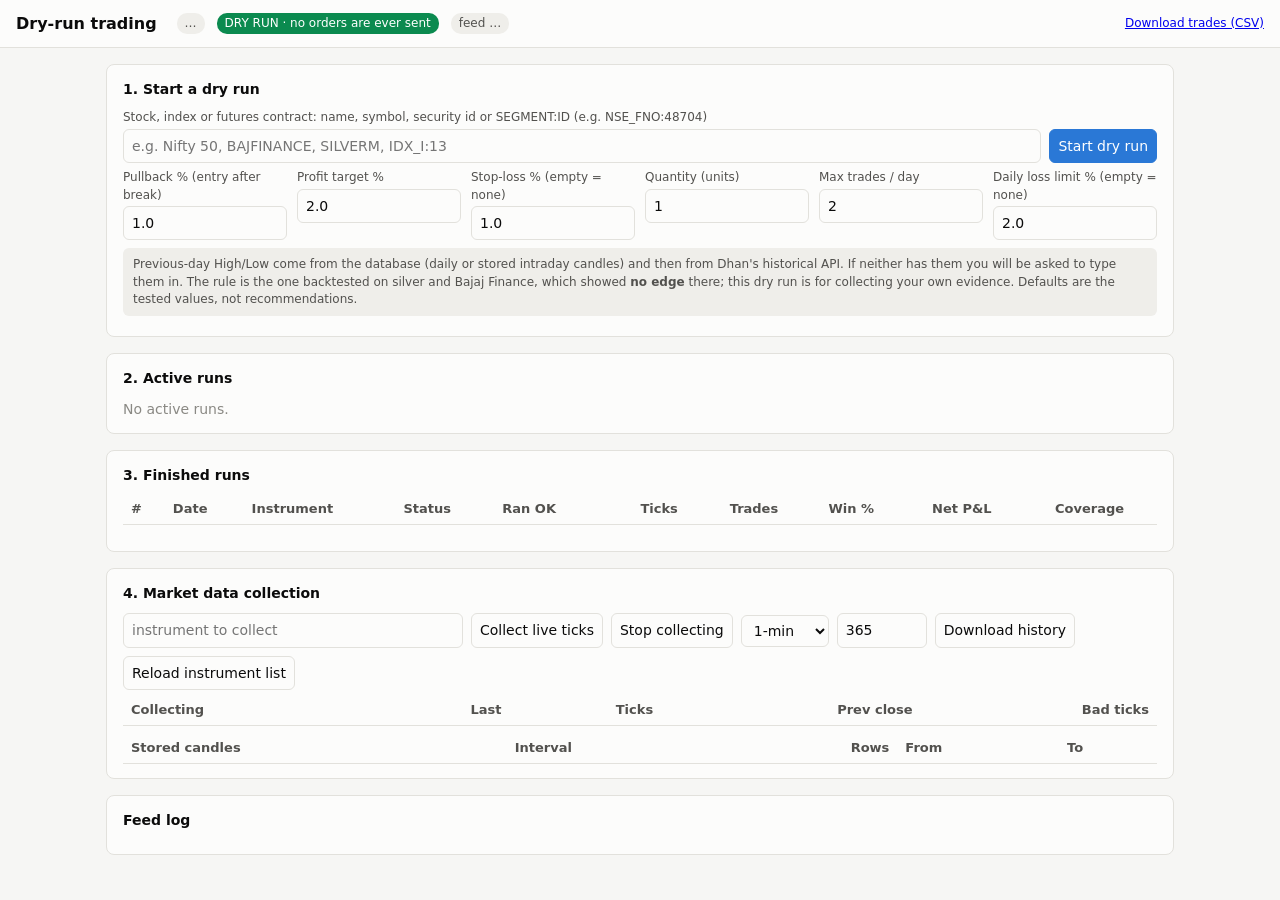
==== trading_dryrun/dryrun/static/index.html @ 5bc2e986 "Dry-run trading system: Dhan feed, strategy engine, dashboard, database, AWS deploy files Phase 1 pe" ====
<!doctype html>
<html lang="en">
<head>
<meta charset="utf-8">
<meta name="viewport" content="width=device-width, initial-scale=1">
<title>Dry-run trading</title>
<style>
  :root { --bg:#f6f6f4; --surface:#fcfcfb; --ink:#0b0b0b; --ink2:#52514e; --muted:#8a8984; --line:#e2e1dc;
          --blue:#2a78d6; --orange:#eb6834; --green:#0b8a4f; --red:#d13a39; --amber:#b87800; --chip:#efeeea; }
  @media (prefers-color-scheme: dark) { :root { --bg:#121211; --surface:#1a1a19; --ink:#f0efec; --ink2:#c3c2b7;
          --muted:#8f8e86; --line:#2f2f2c; --blue:#3987e5; --orange:#d95926; --green:#2fbf7a; --red:#e66767; --amber:#e0a030; --chip:#262624; } }
  * { box-sizing: border-box; }
  body { margin:0; background:var(--bg); color:var(--ink); font:14px/1.45 system-ui,-apple-system,"Segoe UI",Roboto,sans-serif; }
  header { display:flex; flex-wrap:wrap; gap:12px; align-items:center; padding:12px 16px; background:var(--surface); border-bottom:1px solid var(--line); }
  header h1 { font-size:16px; margin:0 8px 0 0; }
  .badge { padding:2px 8px; border-radius:10px; background:var(--chip); color:var(--ink2); font-size:12px; }
  .badge.warn { background:var(--amber); color:#fff; } .badge.ok { background:var(--green); color:#fff; } .badge.bad { background:var(--red); color:#fff; }
  main { max-width:1100px; margin:0 auto; padding:16px; display:grid; gap:16px; }
  section { background:var(--surface); border:1px solid var(--line); border-radius:8px; padding:14px 16px; }
  h2 { font-size:14px; margin:0 0 10px; } .muted { color:var(--muted); } .small { font-size:12px; }
  label { display:block; font-size:12px; color:var(--ink2); margin-bottom:2px; }
  input, select, button { font:inherit; color:var(--ink); background:var(--surface); border:1px solid var(--line); border-radius:6px; padding:6px 8px; }
  input { width:100%; } button { cursor:pointer; } button.primary { background:var(--blue); color:#fff; border-color:var(--blue); }
  button.danger { color:var(--red); border-color:var(--red); } button:disabled { opacity:.5; cursor:default; }
  .grid { display:grid; gap:10px; grid-template-columns:repeat(auto-fit,minmax(120px,1fr)); }
  .row { display:flex; gap:8px; flex-wrap:wrap; align-items:center; }
  table { width:100%; border-collapse:collapse; } th, td { text-align:left; padding:5px 8px; border-bottom:1px solid var(--line); font-size:13px; white-space:nowrap; }
  th { color:var(--ink2); font-weight:600; } td.num, th.num { text-align:right; font-variant-numeric:tabular-nums; }
  .pos { color:var(--green); } .neg { color:var(--red); }
  .run { border:1px solid var(--line); border-radius:8px; padding:12px; margin-bottom:12px; }
  .run h3 { margin:0; font-size:15px; } .kv { display:flex; flex-wrap:wrap; gap:6px 18px; margin:6px 0; } .kv b { font-variant-numeric:tabular-nums; }
  canvas { width:100%; height:150px; display:block; background:var(--bg); border-radius:6px; }
  .tbl { overflow-x:auto; } #loginBox { display:none; max-width:360px; margin:60px auto; }
  .help { background:var(--chip); border-radius:6px; padding:8px 10px; color:var(--ink2); font-size:12px; margin-top:8px; }
  ul.events { list-style:none; padding:0; margin:6px 0 0; font-size:12px; max-height:110px; overflow:auto; }
  ul.events li { padding:2px 0; border-bottom:1px dashed var(--line); }
</style>
</head>
<body>
<header>
  <h1>Dry-run trading</h1>
  <span class="badge" id="modeBadge">…</span>
  <span class="badge ok">DRY RUN · no orders are ever sent</span>
  <span class="badge" id="feedBadge">feed …</span>
  <span class="muted small" id="clock"></span>
  <span style="flex:1"></span>
  <a class="small" href="/api/export/trades.csv">Download trades (CSV)</a>
</header>

<div id="loginBox"><section>
  <h2>Login</h2>
  <div id="pwForm"><label>Password</label><input type="password" id="pw"><p><button class="primary" onclick="login()">Log in</button></p></div>
  <div id="otpForm" style="display:none"><label>E-mail</label><input id="otpEmail" type="email">
    <p><button onclick="otpRequest()">Send code</button></p><label>6-digit code</label><input id="otpCode" inputmode="numeric">
    <p><button class="primary" onclick="otpVerify()">Verify</button></p></div>
  <div class="small neg" id="loginMsg"></div>
</section></div>

<main id="app">
  <section>
    <h2>1. Start a dry run</h2>
    <div class="row" style="align-items:flex-end">
      <div style="flex:2;min-width:260px"><label>Stock, index or futures contract: name, symbol, security id or SEGMENT:ID (e.g. NSE_FNO:48704)</label>
        <input id="q" list="hits" autocomplete="off" placeholder="e.g. Nifty 50, BAJFINANCE, SILVERM, IDX_I:13"></div>
      <datalist id="hits"></datalist>
      <button class="primary" id="startBtn" onclick="startRun()">Start dry run</button>
    </div>
    <div id="picked" class="small muted" style="margin:6px 0"></div>
    <div class="grid">
      <div><label>Pullback % (entry after break)</label><input id="p_pullback" type="number" step="0.05" value="1.0"></div>
      <div><label>Profit target %</label><input id="p_target" type="number" step="0.1" value="2.0"></div>
      <div><label>Stop-loss % (empty = none)</label><input id="p_stop" type="number" step="0.1" value="1.0"></div>
      <div><label>Quantity (units)</label><input id="p_qty" type="number" step="1" value="1"></div>
      <div><label>Max trades / day</label><input id="p_maxday" type="number" step="1" value="2"></div>
      <div><label>Daily loss limit % (empty = none)</label><input id="p_loss" type="number" step="0.1" value="2.0"></div>
    </div>
    <div id="manualBox" style="display:none;margin-top:10px" class="grid">
      <div><label>Previous day High</label><input id="m_high" type="number" step="any"></div>
      <div><label>Previous day Low</label><input id="m_low" type="number" step="any"></div>
    </div>
    <div class="help">Previous-day High/Low come from the database (daily or stored intraday candles) and then from Dhan's historical API.
      If neither has them you will be asked to type them in. The rule is the one backtested on silver and Bajaj Finance, which showed
      <b>no edge</b> there; this dry run is for collecting your own evidence. Defaults are the tested values, not recommendations.</div>
    <div class="small neg" id="startMsg" style="margin-top:6px"></div>
  </section>

  <section><h2>2. Active runs</h2><div id="runs"><span class="muted">No active runs.</span></div></section>

  <section><h2>3. Finished runs</h2>
    <div class="tbl"><table id="hist"><thead><tr><th>#</th><th>Date</th><th>Instrument</th><th>Status</th><th>Ran OK</th><th class="num">Ticks</th>
      <th class="num">Trades</th><th class="num">Win %</th><th class="num">Net P&amp;L</th><th class="num">Coverage</th><th></th></tr></thead><tbody></tbody></table></div>
    <div id="detail" style="margin-top:12px"></div>
  </section>

  <section>
    <h2>4. Market data collection</h2>
    <div class="row"><input id="dq" list="hits2" style="max-width:340px" placeholder="instrument to collect"><datalist id="hits2"></datalist>
      <button onclick="watch(true)">Collect live ticks</button>
      <button onclick="watch(false)">Stop collecting</button>
      <select id="bf_int"><option value="1">1-min</option><option value="5">5-min</option><option value="15">15-min</option><option value="60">60-min</option></select>
      <input id="bf_days" type="number" value="365" style="width:90px" title="intraday days (max ~1825)">
      <button onclick="backfill()">Download history</button>
      <button onclick="refreshMaster()">Reload instrument list</button></div>
    <div class="small muted" id="dataMsg" style="margin-top:6px"></div>
    <div class="tbl"><table id="watchT"><thead><tr><th>Collecting</th><th class="num">Last</th><th class="num">Ticks</th><th class="num">Prev close</th><th class="num">Bad ticks</th></tr></thead><tbody></tbody></table></div>
    <div class="tbl" style="margin-top:8px"><table id="dataT"><thead><tr><th>Stored candles</th><th>Interval</th><th class="num">Rows</th><th>From</th><th>To</th></tr></thead><tbody></tbody></table></div>
  </section>

  <section id="tokenBox" style="display:none"><h2>Dhan access token</h2>
    <div class="row"><input id="tok" type="password" placeholder="paste a new 24-hour token (kept in memory only)" style="max-width:520px">
    <button onclick="setToken()">Update token</button></div><div class="small muted" id="tokMsg"></div></section>

  <section><h2>Feed log</h2><div id="notes" class="small muted"></div></section>
</main>

<script>
const $ = id => document.getElementById(id);
const fmt = (x, d=2) => x == null ? "–" : Number(x).toLocaleString("en-IN", {minimumFractionDigits:d, maximumFractionDigits:d});
const cls = x => x == null ? "" : x > 0 ? "pos" : x < 0 ? "neg" : "";
let picked = null, authMode = "none", detailId = null;

async function api(path, opts) {
  const r = await fetch(path, Object.assign({headers:{"Content-Type":"application/json"}}, opts));
  if (r.status === 401) { showLogin(); throw new Error("login required"); }
  const text = await r.text(); let data = null; try { data = JSON.parse(text); } catch (e) {}
  if (!r.ok && r.status !== 409) throw new Error((data && (data.detail || data.message)) || text);
  return {status: r.status, data};
}
function showLogin() {
  $("app").style.display = "none"; $("loginBox").style.display = "block";
  $("pwForm").style.display = authMode === "password" ? "block" : "none"; $("otpForm").style.display = authMode === "email_otp" ? "block" : "none";
}
async function login() { try { await api("/api/auth/login", {method:"POST", body:JSON.stringify({password:$("pw").value})}); location.reload(); } catch (e) { $("loginMsg").textContent = e.message; } }
async function otpRequest() { try { await api("/api/auth/otp/request", {method:"POST", body:JSON.stringify({email:$("otpEmail").value})}); $("loginMsg").textContent = "If that address is allowed, a code was sent."; } catch (e) { $("loginMsg").textContent = e.message; } }
async function otpVerify() { try { await api("/api/auth/otp/verify", {method:"POST", body:JSON.stringify({email:$("otpEmail").value, code:$("otpCode").value})}); location.reload(); } catch (e) { $("loginMsg").textContent = e.message; } }

let searchTimer;
function wireSearch(inputId, listId, onPick) {
  $(inputId).addEventListener("input", () => {
    clearTimeout(searchTimer);
    searchTimer = setTimeout(async () => {
      const q = $(inputId).value; if (q.length < 2) return;
      try { const {data} = await api("/api/instruments/search?q=" + encodeURIComponent(q));
        $(listId).innerHTML = data.map(i => `<option value="${i.label}"></option>`).join("");
        const hit = data.find(i => i.label === q); onPick(hit || (data.length === 1 ? data[0] : null), data); } catch (e) {}
    }, 250);
  });
}
wireSearch("q", "hits", (hit, all) => { picked = hit; $("picked").textContent = hit ? `Selected: ${hit.label} · ${hit.instrument}${hit.expiry ? " · expires " + hit.expiry : ""} · lot ${hit.lot_size}` : (all.length ? `${all.length} matches, pick one from the list` : "no match"); });
let dpicked = null;
wireSearch("dq", "hits2", hit => { dpicked = hit; });

function params() {
  const n = id => $(id).value === "" ? null : Number($(id).value);
  return {pullback_pct:n("p_pullback") ?? 0, target_pct:n("p_target"), stop_pct:n("p_stop"), qty:n("p_qty") ?? 1, max_trades_per_day:n("p_maxday") ?? 2, daily_loss_limit_pct:n("p_loss")};
}
async function startRun() {
  $("startMsg").textContent = ""; $("startBtn").disabled = true;
  const body = {params: params()};
  if (picked) body.instrument_id = picked.id; else body.query = $("q").value;
  if ($("manualBox").style.display !== "none") { body.prev_high = Number($("m_high").value); body.prev_low = Number($("m_low").value); }
  try {
    const {status, data} = await api("/api/runs", {method:"POST", body:JSON.stringify(body)});
    if (status === 409) { $("manualBox").style.display = "grid"; $("startMsg").textContent = data.detail; picked = data.instrument; }
    else { $("manualBox").style.display = "none"; $("startMsg").textContent = ""; refresh(); }
  } catch (e) { $("startMsg").textContent = e.message; }
  $("startBtn").disabled = false;
}
async function stopRun(id) { await api(`/api/runs/${id}/stop`, {method:"POST"}); refresh(); }
async function watch(on) { if (!dpicked) { $("dataMsg").textContent = "pick an instrument from the list first"; return; } await api("/api/watch", {method:"POST", body:JSON.stringify({instrument_id:dpicked.id, on})}); refresh(); }
async function backfill() { if (!dpicked) { $("dataMsg").textContent = "pick an instrument from the list first"; return; }
  try { await api("/api/backfill", {method:"POST", body:JSON.stringify({instrument_id:dpicked.id, intraday_days:Number($("bf_days").value), interval:Number($("bf_int").value)})}); $("dataMsg").textContent = "download started"; } catch (e) { $("dataMsg").textContent = e.message; } }
async function refreshMaster() { await api("/api/instruments/refresh", {method:"POST"}); $("dataMsg").textContent = "instrument list is reloading in the background"; }
async function setToken() { try { await api("/api/feed/token", {method:"POST", body:JSON.stringify({token:$("tok").value})}); $("tok").value = ""; $("tokMsg").textContent = "token updated, feed reconnecting"; } catch (e) { $("tokMsg").textContent = e.message; } }

function chart(canvas, r) {
  const dpr = window.devicePixelRatio || 1, w = canvas.clientWidth, h = canvas.clientHeight;
  canvas.width = w * dpr; canvas.height = h * dpr; const g = canvas.getContext("2d"); g.scale(dpr, dpr);
  const css = getComputedStyle(document.documentElement), col = n => css.getPropertyValue(n).trim();
  const prices = r.prices.map(p => p[1]);
  const lines = [[r.high, "prev High", col("--blue")], [r.buy_trigger, "buy trigger", col("--green")], [r.sell_trigger, "sell trigger", col("--red")], [r.low, "prev Low", col("--orange")]];
  const all = prices.concat(lines.map(l => l[0]));
  if (r.position) { all.push(r.position.target); if (r.position.stop) all.push(r.position.stop); }
  let lo = Math.min(...all), hi = Math.max(...all); const pad = (hi - lo) * 0.08 || 1; lo -= pad; hi += pad;
  const y = v => h - 14 - (v - lo) / (hi - lo) * (h - 24);
  g.font = "11px system-ui"; g.lineWidth = 1;
  const RM = 128, labels = [];
  const hline = (v, name, c, dash) => { g.strokeStyle = c; g.setLineDash(dash); g.beginPath(); g.moveTo(0, y(v)); g.lineTo(w - RM + 4, y(v)); g.stroke(); g.setLineDash([]); labels.push({y: y(v), text: `${name} ${fmt(v)}`, c}); };
  lines.forEach(([v, name, c]) => hline(v, name, c, [5, 4]));
  if (r.position) [[r.position.target, "target"], [r.position.stop, "stop"]].forEach(([v, n]) => { if (v) hline(v, n, col("--muted"), [2, 3]); });
  labels.sort((a, b) => a.y - b.y);                                   // push labels apart so close levels stay readable
  for (let i = 1; i < labels.length; i++) if (labels[i].y - labels[i - 1].y < 12) labels[i].y = labels[i - 1].y + 12;
  labels.forEach(l => { g.fillStyle = col("--ink2"); g.fillText(l.text, w - RM + 8, l.y + 3); });
  if (prices.length > 1) { g.strokeStyle = col("--ink"); g.lineWidth = 1.6; g.beginPath(); prices.forEach((p, i) => { const x = i / (prices.length - 1) * (w - RM); i ? g.lineTo(x, y(p)) : g.moveTo(x, y(p)); }); g.stroke(); }
  else { g.fillStyle = col("--muted"); g.fillText("waiting for ticks…", 10, h / 2); }
}

function renderRuns(runs) {
  const el = $("runs");
  if (!runs.length) { el.innerHTML = '<span class="muted">No active runs.</span>'; return; }
  el.innerHTML = runs.map(r => {
    const s = r.summary, pos = r.position;
    return `<div class="run" id="run${r.id}"><div class="row"><h3>${r.instrument}</h3><span class="badge ${r.status === "running" ? "ok" : "warn"}">${r.status}</span>
      <span class="small muted">levels from ${r.levels_source} · square-off ${r.squareoff}</span><span style="flex:1"></span><button class="danger" onclick="stopRun(${r.id})">Stop &amp; square off</button></div>
      <div class="kv"><span>Last <b>${fmt(r.last_price)}</b></span><span>Ticks <b>${r.ticks}</b></span><span>Last tick <b>${r.last_tick_age == null ? "–" : r.last_tick_age + "s ago"}</b></span>
        <span>Broke High <b>${r.armed_buy ? "yes, waiting for pullback" : "–"}</b></span><span>Broke Low <b>${r.armed_sell ? "yes, waiting for pullback" : "–"}</b></span></div>
      <div class="kv">${pos ? `<span>Open <b>${pos.side}</b> @ <b>${fmt(pos.entry)}</b></span><span>Target <b>${fmt(pos.target)}</b></span><span>Stop <b>${pos.stop ? fmt(pos.stop) : "none"}</b></span><span class="${cls(pos.unrealised_pct)}">Unrealised <b>${fmt(pos.unrealised_pct)}%</b></span>` : '<span class="muted">No open position</span>'}
        <span>Trades <b>${s.trades}</b></span><span>Wins <b>${s.wins}</b></span><span class="${cls(s.net_pnl)}">Net P&amp;L <b>₹${fmt(s.net_pnl)}</b></span></div>
      <canvas id="c${r.id}"></canvas>
      <ul class="events">${r.events.slice(0, 12).map(e => `<li><b>${e.ts}</b> ${e.kind.replace("_", " ")} ${e.side} @ ${fmt(e.price)} ${e.reason ? "· " + e.reason : ""}</li>`).join("") || '<li class="muted">No signals yet</li>'}</ul></div>`;
  }).join("");
  runs.forEach(r => chart($("c" + r.id), r));
}
function renderHist(h) {
  $("hist").querySelector("tbody").innerHTML = h.map(r => `<tr><td>${r.id}</td><td>${r.date}</td><td>${r.instrument}</td><td>${r.status}</td>
    <td>${r.ran_ok == null ? "–" : r.ran_ok ? '<span class="pos">yes</span>' : '<span class="neg" title="' + (r.error || "") + '">no</span>'}</td><td class="num">${r.ticks ?? 0}</td><td class="num">${r.trades ?? "–"}</td>
    <td class="num">${r.win_rate == null ? "–" : fmt(r.win_rate * 100, 0)}</td><td class="num ${cls(r.net_pnl)}">${r.net_pnl == null ? "–" : "₹" + fmt(r.net_pnl)}</td>
    <td class="num">${r.coverage == null ? "–" : fmt(r.coverage * 100, 0) + "%"}</td><td><button onclick="showDetail(${r.id})">Details</button></td></tr>`).join("") || '<tr><td colspan="11" class="muted">Nothing yet.</td></tr>';
}
async function showDetail(id) {
  detailId = id; const {data: d} = await api("/api/runs/" + id);
  const sm = d.summary || {};
  $("detail").innerHTML = `<h2>Run ${d.id}: ${d.instrument} · ${d.date}</h2><div class="small muted">Previous High ${fmt(d.high)} · Low ${fmt(d.low)} (${d.levels_source}) · ticks ${d.ticks} · data coverage ${sm.data_coverage == null ? "–" : fmt(sm.data_coverage * 100, 0) + "%"} · feed disconnects ${sm.feed_disconnects ?? "–"} · ${d.error ? "<span class='neg'>" + d.error + "</span>" : "no errors"}</div>
    <div class="tbl"><table><thead><tr><th>Signal time</th><th>Kind</th><th>Side</th><th class="num">Price</th><th class="num">Level</th><th>Action</th><th>Reason</th></tr></thead><tbody>${d.signals.map(s => `<tr><td>${String(s.ts).replace("T", " ")}</td><td>${s.kind}</td><td>${s.side}</td><td class="num">${fmt(s.price)}</td><td class="num">${fmt(s.level)}</td><td>${s.action}</td><td>${s.reason || ""}</td></tr>`).join("") || '<tr><td colspan="7" class="muted">No signals</td></tr>'}</tbody></table></div>
    <div class="tbl" style="margin-top:8px"><table><thead><tr><th>Side</th><th class="num">Entry</th><th class="num">Target</th><th class="num">Stop</th><th class="num">Exit</th><th>Reason</th><th class="num">Gross</th><th class="num">Cost</th><th class="num">Net</th><th class="num">Net %</th></tr></thead><tbody>${d.trades.map(t => `<tr><td>${t.side}</td><td class="num">${fmt(t.entry_price)}</td><td class="num">${fmt(t.target)}</td><td class="num">${t.stop ? fmt(t.stop) : "–"}</td><td class="num">${fmt(t.exit_price)}</td><td>${t.exit_reason || "open"}</td><td class="num">${fmt(t.gross_pnl)}</td><td class="num">${fmt(t.cost)}</td><td class="num ${cls(t.net_pnl)}">${fmt(t.net_pnl)}</td><td class="num ${cls(t.net_pct)}">${fmt(t.net_pct)}</td></tr>`).join("") || '<tr><td colspan="10" class="muted">No trades</td></tr>'}</tbody></table></div>`;
}
async function refresh() {
  try {
    const {data: s} = await api("/api/state");
    $("clock").textContent = s.now + " IST"; $("modeBadge").textContent = s.mode === "sim" ? "SIMULATED FEED" : "Dhan live data";
    $("modeBadge").className = "badge " + (s.mode === "sim" ? "warn" : "ok");
    const f = s.feed; $("feedBadge").textContent = f.fatal ? "feed error" : f.connected ? `feed connected · ${f.subscribed} subscribed` + (f.last_message_age != null ? ` · ${f.last_message_age}s` : "") : "feed disconnected";
    $("feedBadge").className = "badge " + (f.fatal ? "bad" : f.connected ? "ok" : "warn"); $("tokenBox").style.display = s.mode === "dhan" ? "block" : "none";
    renderRuns(s.runs); renderHist(s.history);
    $("watchT").querySelector("tbody").innerHTML = s.watch.map(w => `<tr><td>${w.instrument}</td><td class="num">${fmt(w.last_price)}</td><td class="num">${w.ticks}</td><td class="num">${fmt(w.prev_close)}</td><td class="num">${w.bad_ticks}</td></tr>`).join("") || '<tr><td colspan="5" class="muted">Nothing is being collected outside active runs.</td></tr>';
    $("notes").innerHTML = s.notes.map(n => `${n[0]} [${n[1]}] ${n[2]}`).join("<br>") || "–";
    if (s.writer_errors) $("notes").innerHTML += `<br><span class="neg">database writer errors: ${s.writer_errors}</span>`;
  } catch (e) { if (e.message !== "login required") $("feedBadge").textContent = "dashboard offline"; }
}
async function refreshData() {
  try { const {data} = await api("/api/data/summary");
    $("dataT").querySelector("tbody").innerHTML = data.candles.map(c => `<tr><td>${c.symbol} (${c.segment})</td><td>${c.interval}</td><td class="num">${c.count.toLocaleString()}</td><td>${String(c.from).slice(0, 16)}</td><td>${String(c.to).slice(0, 16)}</td></tr>`).join("") || `<tr><td colspan="5" class="muted">No candles stored yet. Stored ticks: ${data.ticks.toLocaleString()}</td></tr>`;
    if (data.jobs.length) $("dataMsg").textContent = data.jobs.map(j => `${j.instrument}: ${j.status} – ${j.message}`).join(" | ");
  } catch (e) {}
}
(async function init() {
  const r = await fetch("/api/auth/status"); const a = await r.json(); authMode = a.mode;
  if (!a.authenticated) { showLogin(); return; }
  refresh(); refreshData(); setInterval(refresh, 2000); setInterval(refreshData, 15000);
})();
</script>
</body>
</html>
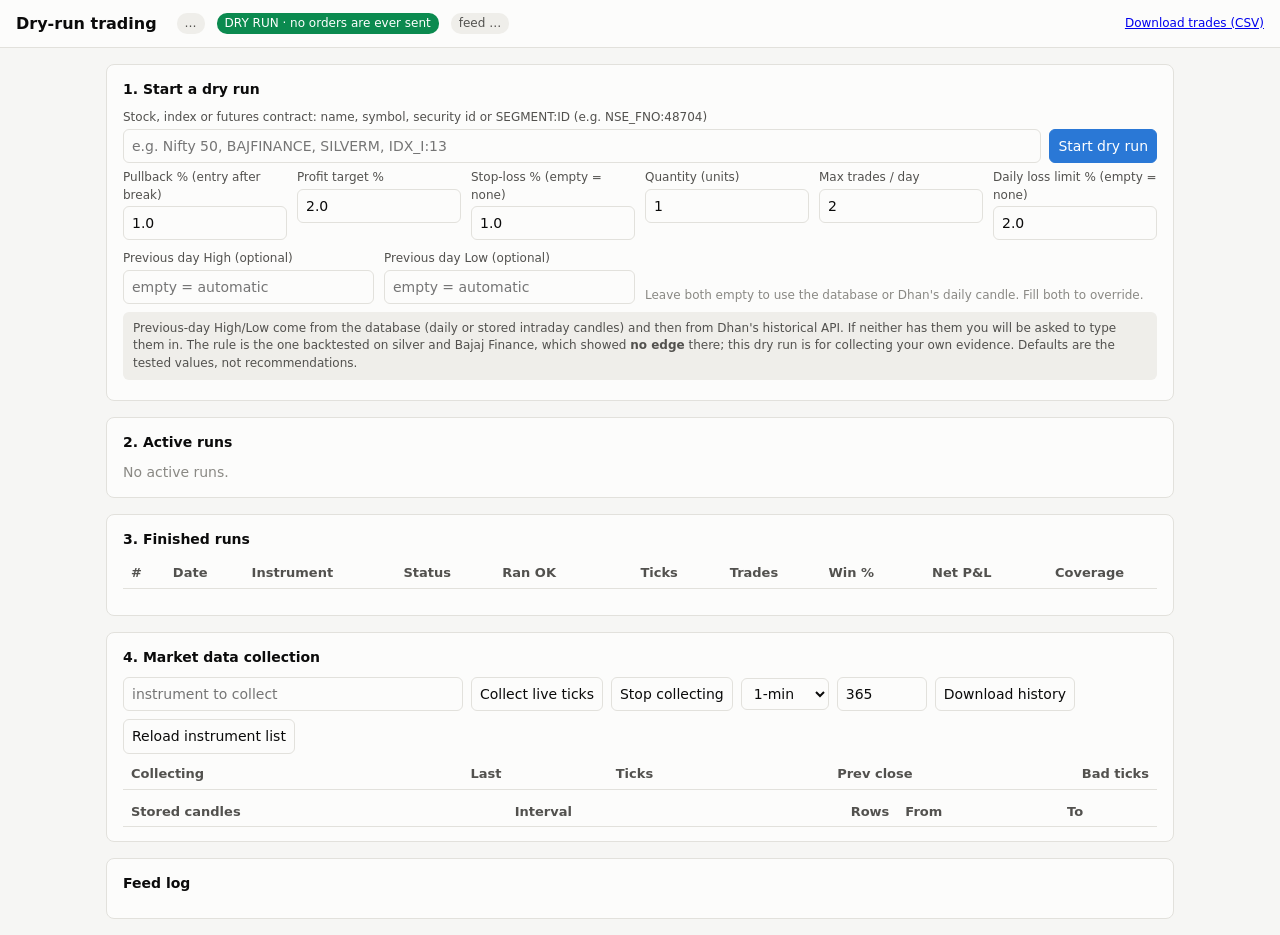
==== commit 44c9554d: "Dashboard: dropdown selection works, manual High/Low always visible, live 'what is happening' status" ====
--- a/trading_dryrun/dryrun/static/index.html
+++ b/trading_dryrun/dryrun/static/index.html
@@ -32,7 +32,8 @@
   canvas { width:100%; height:150px; display:block; background:var(--bg); border-radius:6px; }
   .tbl { overflow-x:auto; } #loginBox { display:none; max-width:360px; margin:60px auto; }
   .help { background:var(--chip); border-radius:6px; padding:8px 10px; color:var(--ink2); font-size:12px; margin-top:8px; }
-  ul.events { list-style:none; padding:0; margin:6px 0 0; font-size:12px; max-height:110px; overflow:auto; }
+  .now { background:var(--chip); border-radius:6px; padding:8px 10px; margin:8px 0; }
+  ul.events { list-style:none; padding:0; margin:6px 0 0; font-size:12px; max-height:190px; overflow:auto; }
   ul.events li { padding:2px 0; border-bottom:1px dashed var(--line); }
 </style>
 </head>
@@ -74,9 +75,10 @@
       <div><label>Max trades / day</label><input id="p_maxday" type="number" step="1" value="2"></div>
       <div><label>Daily loss limit % (empty = none)</label><input id="p_loss" type="number" step="0.1" value="2.0"></div>
     </div>
-    <div id="manualBox" style="display:none;margin-top:10px" class="grid">
-      <div><label>Previous day High</label><input id="m_high" type="number" step="any"></div>
-      <div><label>Previous day Low</label><input id="m_low" type="number" step="any"></div>
+    <div id="manualBox" style="margin-top:10px" class="grid">
+      <div><label>Previous day High (optional)</label><input id="m_high" type="number" step="any" placeholder="empty = automatic"></div>
+      <div><label>Previous day Low (optional)</label><input id="m_low" type="number" step="any" placeholder="empty = automatic"></div>
+      <div class="small muted" style="grid-column:span 2;align-self:end">Leave both empty to use the database or Dhan's daily candle. Fill both to override.</div>
     </div>
     <div class="help">Previous-day High/Low come from the database (daily or stored intraday candles) and then from Dhan's historical API.
       If neither has them you will be asked to type them in. The rule is the one backtested on silver and Bajaj Finance, which showed
@@ -101,7 +103,7 @@
       <input id="bf_days" type="number" value="365" style="width:90px" title="intraday days (max ~1825)">
       <button onclick="backfill()">Download history</button>
       <button onclick="refreshMaster()">Reload instrument list</button></div>
-    <div class="small muted" id="dataMsg" style="margin-top:6px"></div>
+    <div class="small muted" id="dataMsg" style="margin-top:6px"></div><div class="small" id="instCount" style="margin-top:4px"></div>
     <div class="tbl"><table id="watchT"><thead><tr><th>Collecting</th><th class="num">Last</th><th class="num">Ticks</th><th class="num">Prev close</th><th class="num">Bad ticks</th></tr></thead><tbody></tbody></table></div>
     <div class="tbl" style="margin-top:8px"><table id="dataT"><thead><tr><th>Stored candles</th><th>Interval</th><th class="num">Rows</th><th>From</th><th>To</th></tr></thead><tbody></tbody></table></div>
   </section>
@@ -117,7 +119,7 @@
 const $ = id => document.getElementById(id);
 const fmt = (x, d=2) => x == null ? "–" : Number(x).toLocaleString("en-IN", {minimumFractionDigits:d, maximumFractionDigits:d});
 const cls = x => x == null ? "" : x > 0 ? "pos" : x < 0 ? "neg" : "";
-let picked = null, authMode = "none", detailId = null;
+let picked = null, authMode = "none", detailId = null; const known = {};
 
 async function api(path, opts) {
   const r = await fetch(path, Object.assign({headers:{"Content-Type":"application/json"}}, opts));
@@ -140,7 +142,9 @@
     clearTimeout(searchTimer);
     searchTimer = setTimeout(async () => {
       const q = $(inputId).value; if (q.length < 2) return;
+      if (known[q]) { onPick(known[q], [known[q]]); return; }                  // a label chosen from the dropdown
       try { const {data} = await api("/api/instruments/search?q=" + encodeURIComponent(q));
+        data.forEach(i => known[i.label] = i);
         $(listId).innerHTML = data.map(i => `<option value="${i.label}"></option>`).join("");
         const hit = data.find(i => i.label === q); onPick(hit || (data.length === 1 ? data[0] : null), data); } catch (e) {}
     }, 250);
@@ -158,11 +162,11 @@
   $("startMsg").textContent = ""; $("startBtn").disabled = true;
   const body = {params: params()};
   if (picked) body.instrument_id = picked.id; else body.query = $("q").value;
-  if ($("manualBox").style.display !== "none") { body.prev_high = Number($("m_high").value); body.prev_low = Number($("m_low").value); }
+  if ($("m_high").value !== "" || $("m_low").value !== "") { body.prev_high = Number($("m_high").value); body.prev_low = Number($("m_low").value); }
   try {
     const {status, data} = await api("/api/runs", {method:"POST", body:JSON.stringify(body)});
-    if (status === 409) { $("manualBox").style.display = "grid"; $("startMsg").textContent = data.detail; picked = data.instrument; }
-    else { $("manualBox").style.display = "none"; $("startMsg").textContent = ""; refresh(); }
+    if (status === 409) { $("startMsg").textContent = data.detail + " Type them in the High and Low boxes above, then click Start again."; picked = data.instrument; $("m_high").focus(); }
+    else { $("startMsg").textContent = ""; $("m_high").value = ""; $("m_low").value = ""; refresh(); }
   } catch (e) { $("startMsg").textContent = e.message; }
   $("startBtn").disabled = false;
 }
@@ -170,7 +174,7 @@
 async function watch(on) { if (!dpicked) { $("dataMsg").textContent = "pick an instrument from the list first"; return; } await api("/api/watch", {method:"POST", body:JSON.stringify({instrument_id:dpicked.id, on})}); refresh(); }
 async function backfill() { if (!dpicked) { $("dataMsg").textContent = "pick an instrument from the list first"; return; }
   try { await api("/api/backfill", {method:"POST", body:JSON.stringify({instrument_id:dpicked.id, intraday_days:Number($("bf_days").value), interval:Number($("bf_int").value)})}); $("dataMsg").textContent = "download started"; } catch (e) { $("dataMsg").textContent = e.message; } }
-async function refreshMaster() { await api("/api/instruments/refresh", {method:"POST"}); $("dataMsg").textContent = "instrument list is reloading in the background"; }
+async function refreshMaster() { await api("/api/instruments/refresh", {method:"POST"}); $("dataMsg").textContent = "Downloading Dhan's instrument list (about 35 MB, under a minute). The count below updates when it finishes."; }
 async function setToken() { try { await api("/api/feed/token", {method:"POST", body:JSON.stringify({token:$("tok").value})}); $("tok").value = ""; $("tokMsg").textContent = "token updated, feed reconnecting"; } catch (e) { $("tokMsg").textContent = e.message; } }
 
 function chart(canvas, r) {
@@ -202,12 +206,13 @@
     const s = r.summary, pos = r.position;
     return `<div class="run" id="run${r.id}"><div class="row"><h3>${r.instrument}</h3><span class="badge ${r.status === "running" ? "ok" : "warn"}">${r.status}</span>
       <span class="small muted">levels from ${r.levels_source} · square-off ${r.squareoff}</span><span style="flex:1"></span><button class="danger" onclick="stopRun(${r.id})">Stop &amp; square off</button></div>
+      <div class="now"><b>What is happening now:</b> ${r.status_text}</div>
       <div class="kv"><span>Last <b>${fmt(r.last_price)}</b></span><span>Ticks <b>${r.ticks}</b></span><span>Last tick <b>${r.last_tick_age == null ? "–" : r.last_tick_age + "s ago"}</b></span>
         <span>Broke High <b>${r.armed_buy ? "yes, waiting for pullback" : "–"}</b></span><span>Broke Low <b>${r.armed_sell ? "yes, waiting for pullback" : "–"}</b></span></div>
       <div class="kv">${pos ? `<span>Open <b>${pos.side}</b> @ <b>${fmt(pos.entry)}</b></span><span>Target <b>${fmt(pos.target)}</b></span><span>Stop <b>${pos.stop ? fmt(pos.stop) : "none"}</b></span><span class="${cls(pos.unrealised_pct)}">Unrealised <b>${fmt(pos.unrealised_pct)}%</b></span>` : '<span class="muted">No open position</span>'}
         <span>Trades <b>${s.trades}</b></span><span>Wins <b>${s.wins}</b></span><span class="${cls(s.net_pnl)}">Net P&amp;L <b>₹${fmt(s.net_pnl)}</b></span></div>
       <canvas id="c${r.id}"></canvas>
-      <ul class="events">${r.events.slice(0, 12).map(e => `<li><b>${e.ts}</b> ${e.kind.replace("_", " ")} ${e.side} @ ${fmt(e.price)} ${e.reason ? "· " + e.reason : ""}</li>`).join("") || '<li class="muted">No signals yet</li>'}</ul></div>`;
+      <ul class="events">${r.log.slice(0, 15).map(l => `<li><b>${l[0]}</b> ${l[1]}</li>`).join("")}</ul></div>`;
   }).join("");
   runs.forEach(r => chart($("c" + r.id), r));
 }
@@ -238,7 +243,7 @@
   } catch (e) { if (e.message !== "login required") $("feedBadge").textContent = "dashboard offline"; }
 }
 async function refreshData() {
-  try { const {data} = await api("/api/data/summary");
+  try { const {data} = await api("/api/data/summary"); $("instCount").textContent = `Instruments loaded: ${data.instruments.toLocaleString()}` + (data.instruments < 100 ? " (starter list only; click Reload instrument list)" : "");
     $("dataT").querySelector("tbody").innerHTML = data.candles.map(c => `<tr><td>${c.symbol} (${c.segment})</td><td>${c.interval}</td><td class="num">${c.count.toLocaleString()}</td><td>${String(c.from).slice(0, 16)}</td><td>${String(c.to).slice(0, 16)}</td></tr>`).join("") || `<tr><td colspan="5" class="muted">No candles stored yet. Stored ticks: ${data.ticks.toLocaleString()}</td></tr>`;
     if (data.jobs.length) $("dataMsg").textContent = data.jobs.map(j => `${j.instrument}: ${j.status} – ${j.message}`).join(" | ");
   } catch (e) {}
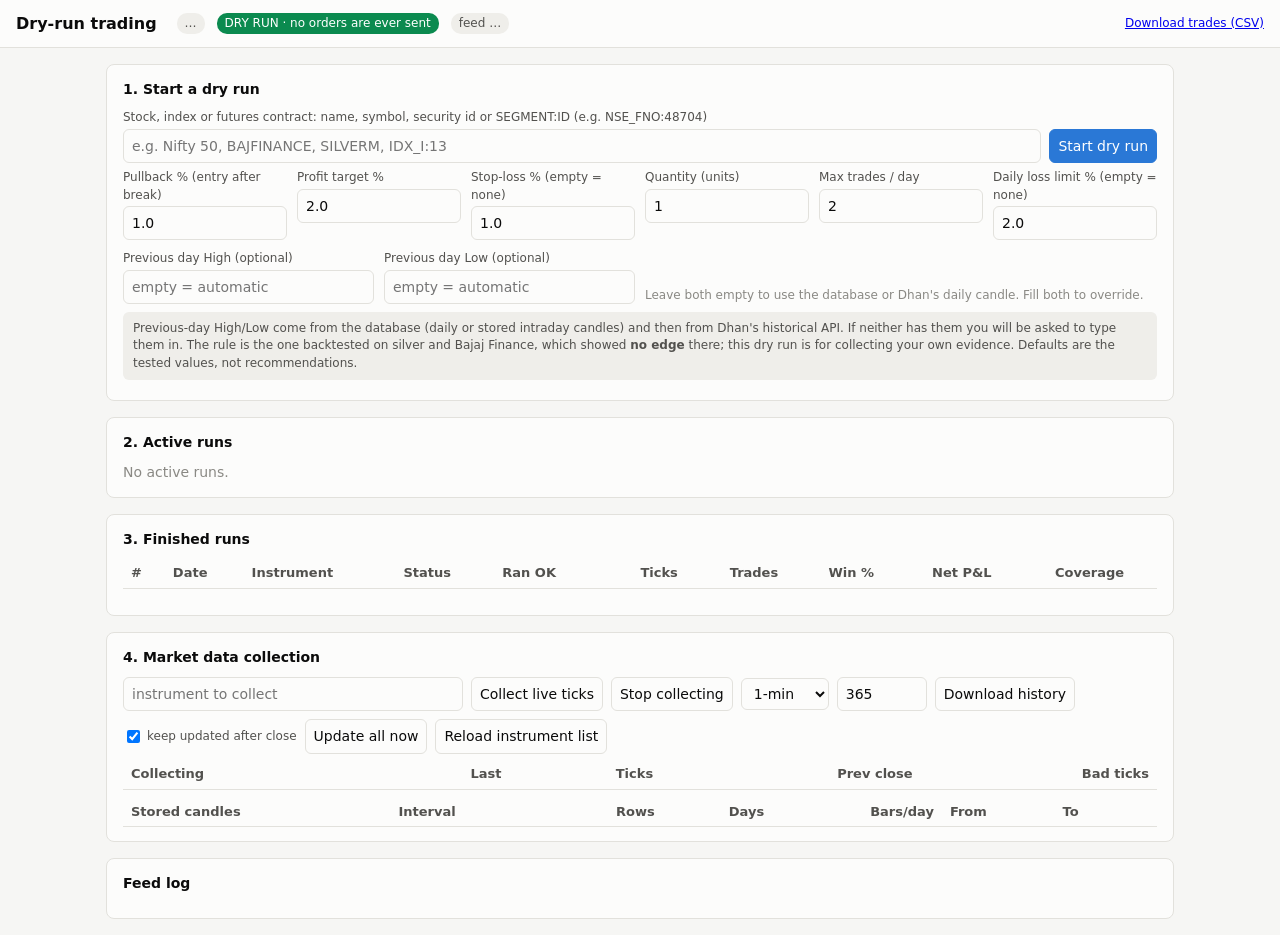
==== commit 3d55e362: "Market data collection: delete candles, incremental downloads, Dhan candles replace live ones, stale" ====
--- a/trading_dryrun/dryrun/static/index.html
+++ b/trading_dryrun/dryrun/static/index.html
@@ -102,10 +102,12 @@
       <select id="bf_int"><option value="1">1-min</option><option value="5">5-min</option><option value="15">15-min</option><option value="60">60-min</option></select>
       <input id="bf_days" type="number" value="365" style="width:90px" title="intraday days (max ~1825)">
       <button onclick="backfill()">Download history</button>
+      <label class="small" style="display:inline-flex;gap:4px;align-items:center;margin:0"><input type="checkbox" id="bf_keep" checked style="width:auto"> keep updated after close</label>
+      <button onclick="updateNow()" title="fetch anything newer for every instrument marked 'keep updated'">Update all now</button>
       <button onclick="refreshMaster()">Reload instrument list</button></div>
-    <div class="small muted" id="dataMsg" style="margin-top:6px"></div><div class="small" id="instCount" style="margin-top:4px"></div>
+    <div class="small muted" id="dataMsg" style="margin-top:6px"></div><div class="small" id="instCount" style="margin-top:4px"></div><div class="small muted" id="watchInfo" style="margin-top:2px"></div>
     <div class="tbl"><table id="watchT"><thead><tr><th>Collecting</th><th class="num">Last</th><th class="num">Ticks</th><th class="num">Prev close</th><th class="num">Bad ticks</th></tr></thead><tbody></tbody></table></div>
-    <div class="tbl" style="margin-top:8px"><table id="dataT"><thead><tr><th>Stored candles</th><th>Interval</th><th class="num">Rows</th><th>From</th><th>To</th></tr></thead><tbody></tbody></table></div>
+    <div class="tbl" style="margin-top:8px"><table id="dataT"><thead><tr><th>Stored candles</th><th>Interval</th><th class="num">Rows</th><th class="num">Days</th><th class="num">Bars/day</th><th>From</th><th>To</th><th></th></tr></thead><tbody></tbody></table></div>
   </section>
 
   <section id="tokenBox" style="display:none"><h2>Dhan access token</h2>
@@ -173,7 +175,12 @@
 async function stopRun(id) { await api(`/api/runs/${id}/stop`, {method:"POST"}); refresh(); }
 async function watch(on) { if (!dpicked) { $("dataMsg").textContent = "pick an instrument from the list first"; return; } await api("/api/watch", {method:"POST", body:JSON.stringify({instrument_id:dpicked.id, on})}); refresh(); }
 async function backfill() { if (!dpicked) { $("dataMsg").textContent = "pick an instrument from the list first"; return; }
-  try { await api("/api/backfill", {method:"POST", body:JSON.stringify({instrument_id:dpicked.id, intraday_days:Number($("bf_days").value), interval:Number($("bf_int").value)})}); $("dataMsg").textContent = "download started"; } catch (e) { $("dataMsg").textContent = e.message; } }
+  try { await api("/api/backfill", {method:"POST", body:JSON.stringify({instrument_id:dpicked.id, intraday_days:Number($("bf_days").value), interval:Number($("bf_int").value), keep_updated:$("bf_keep").checked})}); $("dataMsg").textContent = "download started"; } catch (e) { $("dataMsg").textContent = e.message; } }
+async function updateNow() { try { await api("/api/update-now", {method:"POST"}); $("dataMsg").textContent = "updating stored history in the background"; } catch (e) { $("dataMsg").textContent = e.message; } }
+async function delCandles(id, interval, label) {
+  if (!confirm(`Delete stored ${interval === "all" ? "" : interval + " "}candles for ${label}? This cannot be undone. Runs and trades are kept.`)) return;
+  try { const {data} = await api(`/api/candles?instrument_id=${id}` + (interval === "all" ? "" : `&interval=${interval}`), {method:"DELETE"}); $("dataMsg").textContent = `deleted ${data.deleted.toLocaleString()} candles`; refreshData(); } catch (e) { $("dataMsg").textContent = e.message; }
+}
 async function refreshMaster() { await api("/api/instruments/refresh", {method:"POST"}); $("dataMsg").textContent = "Downloading Dhan's instrument list (about 35 MB, under a minute). The count below updates when it finishes."; }
 async function setToken() { try { await api("/api/feed/token", {method:"POST", body:JSON.stringify({token:$("tok").value})}); $("tok").value = ""; $("tokMsg").textContent = "token updated, feed reconnecting"; } catch (e) { $("tokMsg").textContent = e.message; } }
 
@@ -244,8 +251,9 @@
 }
 async function refreshData() {
   try { const {data} = await api("/api/data/summary"); $("instCount").textContent = `Instruments loaded: ${data.instruments.toLocaleString()}` + (data.instruments < 100 ? " (starter list only; click Reload instrument list)" : "");
-    $("dataT").querySelector("tbody").innerHTML = data.candles.map(c => `<tr><td>${c.symbol} (${c.segment})</td><td>${c.interval}</td><td class="num">${c.count.toLocaleString()}</td><td>${String(c.from).slice(0, 16)}</td><td>${String(c.to).slice(0, 16)}</td></tr>`).join("") || `<tr><td colspan="5" class="muted">No candles stored yet. Stored ticks: ${data.ticks.toLocaleString()}</td></tr>`;
-    if (data.jobs.length) $("dataMsg").textContent = data.jobs.map(j => `${j.instrument}: ${j.status} – ${j.message}`).join(" | ");
+    $("dataT").querySelector("tbody").innerHTML = data.candles.map(c => `<tr><td>${c.symbol} (${c.segment})</td><td>${c.interval}</td><td class="num">${c.count.toLocaleString()}</td><td class="num">${c.days}</td><td class="num">${c.interval === "D" ? "–" : c.per_day}</td><td>${String(c.from).slice(0, 16)}</td><td>${String(c.to).slice(0, 16)}</td><td><button class="danger" onclick="delCandles(${c.instrument_id}, '${c.interval}', '${c.symbol}')">Delete</button></td></tr>`).join("") || `<tr><td colspan="8" class="muted">No candles stored yet. Stored ticks: ${data.ticks.toLocaleString()}</td></tr>`;
+    if (data.jobs.length) $("dataMsg").textContent = data.jobs.map(j => `${j.instrument}: ${j.status} – ${j.message}` + (j.result ? ` (added ${j.result.daily.toLocaleString()} daily, ${j.result.intraday.toLocaleString()} intraday candles)` : "")).join(" | ");
+    $("watchInfo").textContent = data.watchlist.length ? "Watch list: " + data.watchlist.map(w => `${w.instrument}${w.collect_live ? " [live ticks]" : ""}${w.daily_update ? " [updated daily after close]" : ""}`).join("; ") : "";
   } catch (e) {}
 }
 (async function init() {
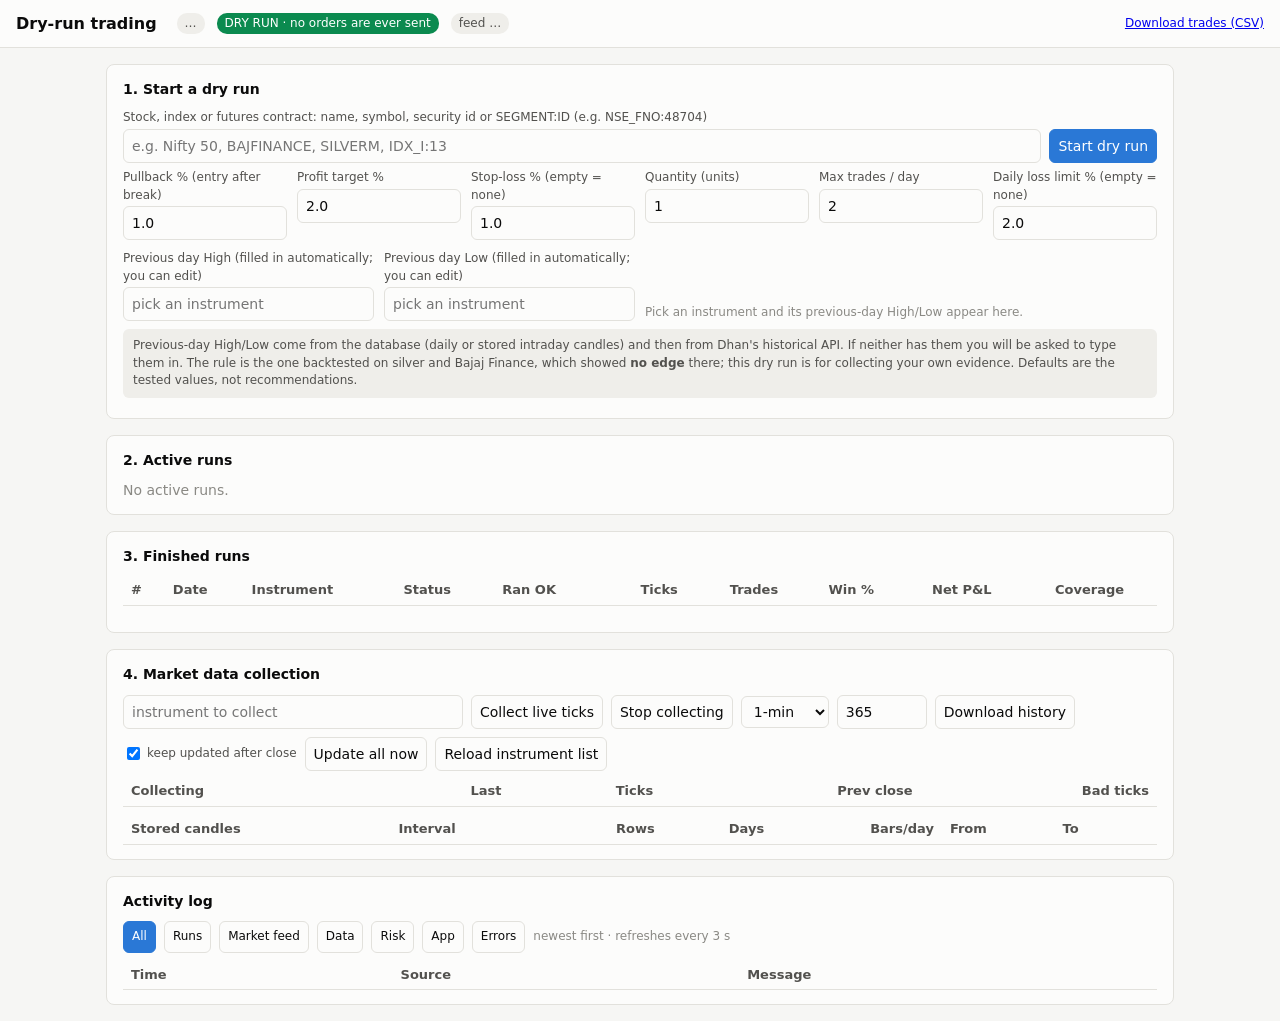
==== commit 7b7cc3cb: "Dashboard: auto-filled previous-day High/Low, activity log, runs scheduled for the next session; sto" ====
--- a/trading_dryrun/dryrun/static/index.html
+++ b/trading_dryrun/dryrun/static/index.html
@@ -26,6 +26,7 @@
   .row { display:flex; gap:8px; flex-wrap:wrap; align-items:center; }
   table { width:100%; border-collapse:collapse; } th, td { text-align:left; padding:5px 8px; border-bottom:1px solid var(--line); font-size:13px; white-space:nowrap; }
   th { color:var(--ink2); font-weight:600; } td.num, th.num { text-align:right; font-variant-numeric:tabular-nums; }
+  .warnc { color:var(--amber); }
   .pos { color:var(--green); } .neg { color:var(--red); }
   .run { border:1px solid var(--line); border-radius:8px; padding:12px; margin-bottom:12px; }
   .run h3 { margin:0; font-size:15px; } .kv { display:flex; flex-wrap:wrap; gap:6px 18px; margin:6px 0; } .kv b { font-variant-numeric:tabular-nums; }
@@ -43,7 +44,7 @@
   <span class="badge" id="modeBadge">…</span>
   <span class="badge ok">DRY RUN · no orders are ever sent</span>
   <span class="badge" id="feedBadge">feed …</span>
-  <span class="muted small" id="clock"></span>
+  <span class="muted small" id="clock"></span><span class="small neg" id="dbErr"></span>
   <span style="flex:1"></span>
   <a class="small" href="/api/export/trades.csv">Download trades (CSV)</a>
 </header>
@@ -76,9 +77,9 @@
       <div><label>Daily loss limit % (empty = none)</label><input id="p_loss" type="number" step="0.1" value="2.0"></div>
     </div>
     <div id="manualBox" style="margin-top:10px" class="grid">
-      <div><label>Previous day High (optional)</label><input id="m_high" type="number" step="any" placeholder="empty = automatic"></div>
-      <div><label>Previous day Low (optional)</label><input id="m_low" type="number" step="any" placeholder="empty = automatic"></div>
-      <div class="small muted" style="grid-column:span 2;align-self:end">Leave both empty to use the database or Dhan's daily candle. Fill both to override.</div>
+      <div><label>Previous day High (filled in automatically; you can edit)</label><input id="m_high" type="number" step="any" placeholder="pick an instrument"></div>
+      <div><label>Previous day Low (filled in automatically; you can edit)</label><input id="m_low" type="number" step="any" placeholder="pick an instrument"></div>
+      <div class="small muted" id="levelNote" style="grid-column:span 2;align-self:end">Pick an instrument and its previous-day High/Low appear here.</div>
     </div>
     <div class="help">Previous-day High/Low come from the database (daily or stored intraday candles) and then from Dhan's historical API.
       If neither has them you will be asked to type them in. The rule is the one backtested on silver and Bajaj Finance, which showed
@@ -114,14 +115,20 @@
     <div class="row"><input id="tok" type="password" placeholder="paste a new 24-hour token (kept in memory only)" style="max-width:520px">
     <button onclick="setToken()">Update token</button></div><div class="small muted" id="tokMsg"></div></section>
 
-  <section><h2>Feed log</h2><div id="notes" class="small muted"></div></section>
+  <section><h2>Activity log</h2>
+    <div class="row small" id="actFilters" style="margin-bottom:8px">
+      <button data-f="all" class="primary">All</button><button data-f="run">Runs</button><button data-f="feed">Market feed</button>
+      <button data-f="data">Data</button><button data-f="risk">Risk</button><button data-f="app">App</button><button data-f="errors">Errors</button>
+      <span class="muted">newest first · refreshes every 3 s</span></div>
+    <div class="tbl" style="max-height:360px;overflow:auto"><table id="actT"><thead><tr><th>Time</th><th>Source</th><th>Message</th></tr></thead><tbody></tbody></table></div>
+  </section>
 </main>
 
 <script>
 const $ = id => document.getElementById(id);
 const fmt = (x, d=2) => x == null ? "–" : Number(x).toLocaleString("en-IN", {minimumFractionDigits:d, maximumFractionDigits:d});
 const cls = x => x == null ? "" : x > 0 ? "pos" : x < 0 ? "neg" : "";
-let picked = null, authMode = "none", detailId = null; const known = {};
+let picked = null, authMode = "none", detailId = null, autoLevels = null, lastPreview = null; const known = {};
 
 async function api(path, opts) {
   const r = await fetch(path, Object.assign({headers:{"Content-Type":"application/json"}}, opts));
@@ -152,10 +159,20 @@
     }, 250);
   });
 }
-wireSearch("q", "hits", (hit, all) => { picked = hit; $("picked").textContent = hit ? `Selected: ${hit.label} · ${hit.instrument}${hit.expiry ? " · expires " + hit.expiry : ""} · lot ${hit.lot_size}` : (all.length ? `${all.length} matches, pick one from the list` : "no match"); });
+wireSearch("q", "hits", (hit, all) => { picked = hit; if (hit && hit.id !== lastPreview) previewLevels(); $("picked").textContent = hit ? `Selected: ${hit.label} · ${hit.instrument}${hit.expiry ? " · expires " + hit.expiry : ""} · lot ${hit.lot_size}` : (all.length ? `${all.length} matches, pick one from the list` : "no match"); });
 let dpicked = null;
 wireSearch("dq", "hits2", hit => { dpicked = hit; });
 
+async function previewLevels() {
+  lastPreview = picked.id; autoLevels = null; $("levelNote").textContent = "Looking up previous-day High/Low…";
+  try {
+    const {data} = await api("/api/levels?instrument_id=" + picked.id);
+    if (data.found) {
+      $("m_high").value = data.high; $("m_low").value = data.low; autoLevels = {high: data.high, low: data.low};
+      $("levelNote").textContent = `Filled in for the session on ${data.trading_date}: High ${fmt(data.high)}, Low ${fmt(data.low)} (${data.source}${data.from_date ? ", day " + data.from_date : ""}). Edit to override.`;
+    } else { $("m_high").value = ""; $("m_low").value = ""; $("levelNote").textContent = data.detail; }
+  } catch (e) { $("levelNote").textContent = "Could not look up levels: " + e.message; }
+}
 function params() {
   const n = id => $(id).value === "" ? null : Number($(id).value);
   return {pullback_pct:n("p_pullback") ?? 0, target_pct:n("p_target"), stop_pct:n("p_stop"), qty:n("p_qty") ?? 1, max_trades_per_day:n("p_maxday") ?? 2, daily_loss_limit_pct:n("p_loss")};
@@ -164,11 +181,13 @@
   $("startMsg").textContent = ""; $("startBtn").disabled = true;
   const body = {params: params()};
   if (picked) body.instrument_id = picked.id; else body.query = $("q").value;
-  if ($("m_high").value !== "" || $("m_low").value !== "") { body.prev_high = Number($("m_high").value); body.prev_low = Number($("m_low").value); }
+  const mh = $("m_high").value, ml = $("m_low").value;
+  const untouched = autoLevels && Number(mh) === autoLevels.high && Number(ml) === autoLevels.low;     // keep the automatic source
+  if ((mh !== "" || ml !== "") && !untouched) { body.prev_high = Number(mh); body.prev_low = Number(ml); }
   try {
     const {status, data} = await api("/api/runs", {method:"POST", body:JSON.stringify(body)});
     if (status === 409) { $("startMsg").textContent = data.detail + " Type them in the High and Low boxes above, then click Start again."; picked = data.instrument; $("m_high").focus(); }
-    else { $("startMsg").textContent = ""; $("m_high").value = ""; $("m_low").value = ""; refresh(); }
+    else { $("startMsg").className = "small " + (data.scheduled ? "muted" : "neg"); $("startMsg").textContent = data.scheduled ? `Market is closed now. The run is scheduled for ${data.trading_date} and starts at the open. Keep the server running.` : ""; refresh(); refreshActivity(); }
   } catch (e) { $("startMsg").textContent = e.message; }
   $("startBtn").disabled = false;
 }
@@ -245,8 +264,7 @@
     $("feedBadge").className = "badge " + (f.fatal ? "bad" : f.connected ? "ok" : "warn"); $("tokenBox").style.display = s.mode === "dhan" ? "block" : "none";
     renderRuns(s.runs); renderHist(s.history);
     $("watchT").querySelector("tbody").innerHTML = s.watch.map(w => `<tr><td>${w.instrument}</td><td class="num">${fmt(w.last_price)}</td><td class="num">${w.ticks}</td><td class="num">${fmt(w.prev_close)}</td><td class="num">${w.bad_ticks}</td></tr>`).join("") || '<tr><td colspan="5" class="muted">Nothing is being collected outside active runs.</td></tr>';
-    $("notes").innerHTML = s.notes.map(n => `${n[0]} [${n[1]}] ${n[2]}`).join("<br>") || "–";
-    if (s.writer_errors) $("notes").innerHTML += `<br><span class="neg">database writer errors: ${s.writer_errors}</span>`;
+    $("dbErr").textContent = s.writer_errors ? `Database writer errors: ${s.writer_errors} (see the server log)` : "";
   } catch (e) { if (e.message !== "login required") $("feedBadge").textContent = "dashboard offline"; }
 }
 async function refreshData() {
@@ -256,10 +274,17 @@
     $("watchInfo").textContent = data.watchlist.length ? "Watch list: " + data.watchlist.map(w => `${w.instrument}${w.collect_live ? " [live ticks]" : ""}${w.daily_update ? " [updated daily after close]" : ""}`).join("; ") : "";
   } catch (e) {}
 }
+let actFilter = "all";
+document.addEventListener("click", e => { const f = e.target.dataset && e.target.dataset.f; if (f) { actFilter = f; document.querySelectorAll("#actFilters button").forEach(b => b.className = b.dataset.f === f ? "primary" : ""); refreshActivity(); } });
+async function refreshActivity() {
+  try { const {data} = await api("/api/activity?limit=200&source=" + actFilter);
+    $("actT").querySelector("tbody").innerHTML = data.map(r => `<tr><td>${String(r.ts).replace("T", " ").slice(0, 19)}</td><td>${r.source}</td><td class="${r.level === "error" ? "neg" : r.level === "warn" ? "warnc" : ""}">${r.message.replace(/</g, "&lt;")}</td></tr>`).join("") || '<tr><td colspan="3" class="muted">Nothing logged yet.</td></tr>';
+  } catch (e) {}
+}
 (async function init() {
   const r = await fetch("/api/auth/status"); const a = await r.json(); authMode = a.mode;
   if (!a.authenticated) { showLogin(); return; }
-  refresh(); refreshData(); setInterval(refresh, 2000); setInterval(refreshData, 15000);
+  refresh(); refreshData(); refreshActivity(); setInterval(refresh, 2000); setInterval(refreshData, 15000); setInterval(refreshActivity, 3000);
 })();
 </script>
 </body>
